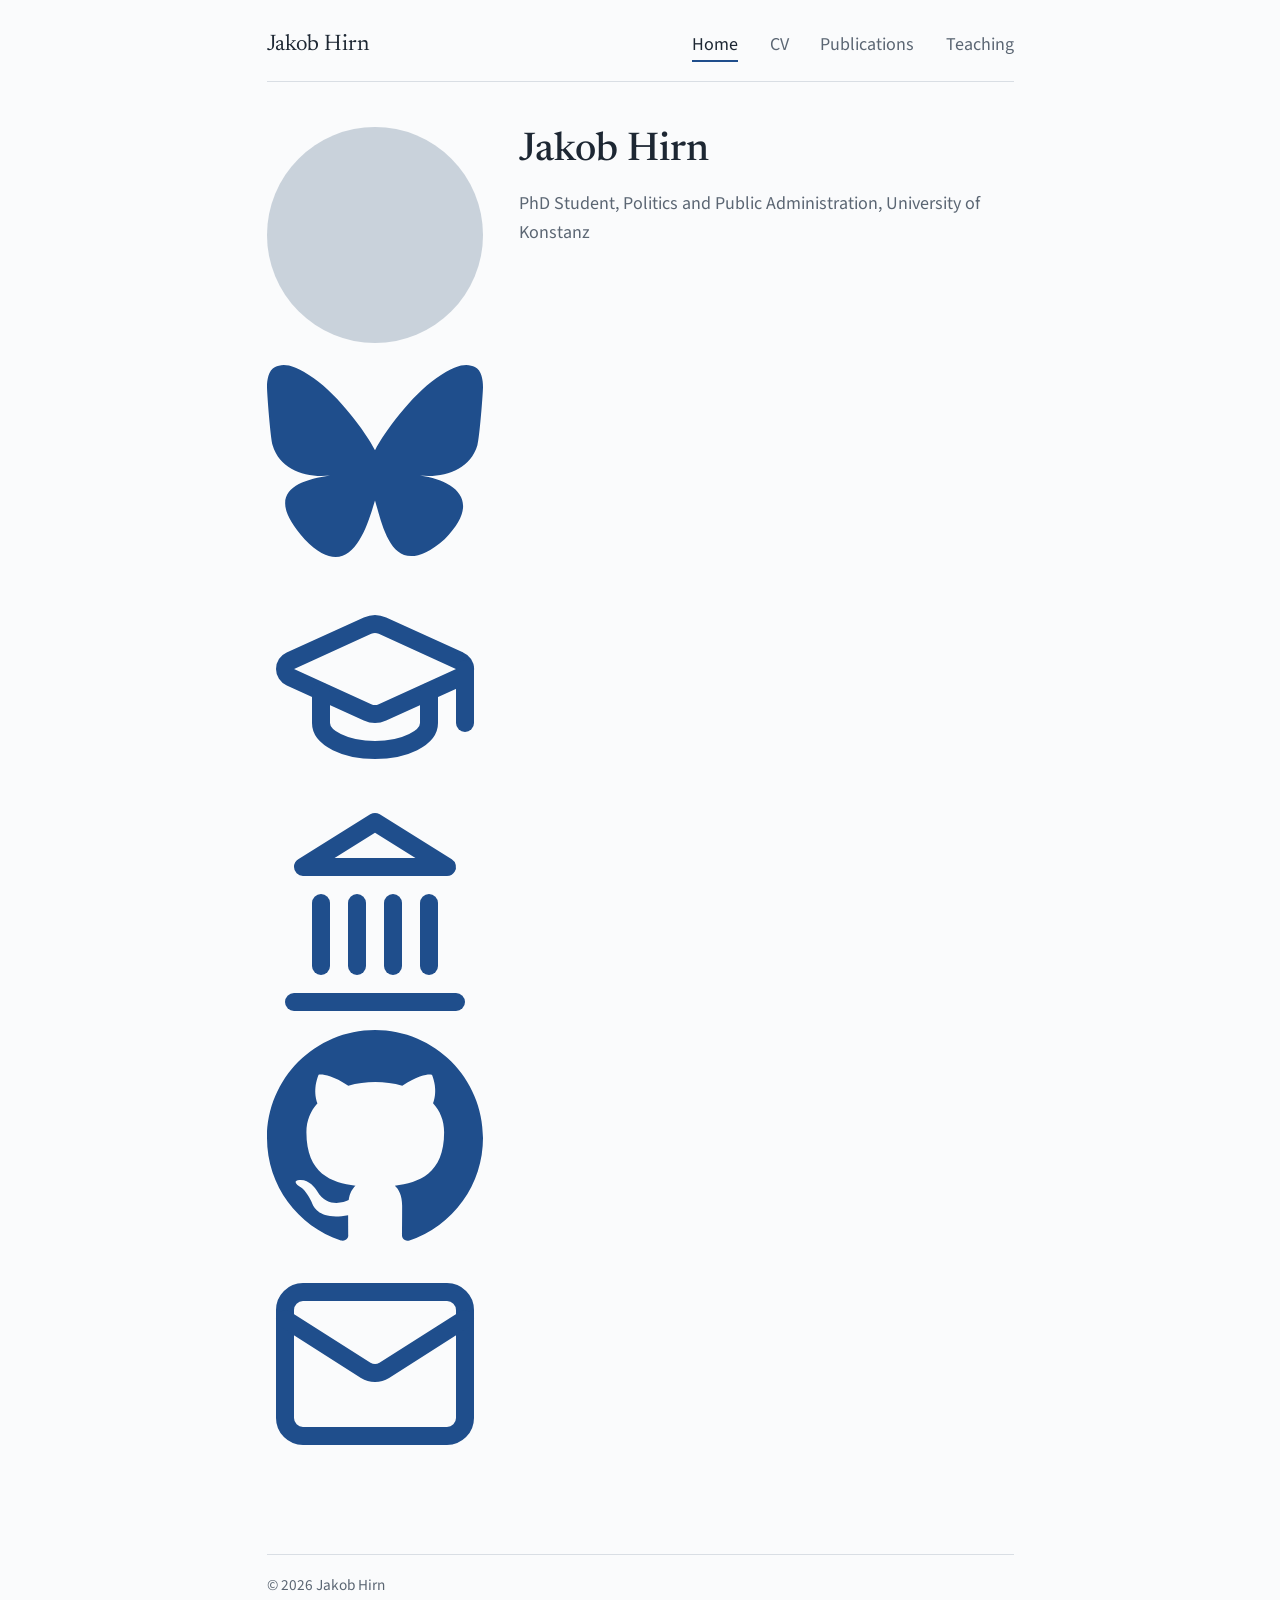
==== index.html @ 1b12a477 "more adjustments" ====
<!DOCTYPE html>
<html lang="en">
<head><meta charset="utf-8"><meta name="viewport" content="width=device-width, initial-scale=1"><link rel="preconnect" href="https://fonts.googleapis.com"><link rel="preconnect" href="https://fonts.gstatic.com" crossorigin><link href="https://fonts.googleapis.com/css2?family=Newsreader:wght@400;500&family=Source+Sans+3:wght@400;600&display=swap" rel="stylesheet"><link rel="stylesheet" href="style.css"><title>Home · Your Name</title></head>
<body><div class="wrap">
<header class="site"><a class="name" href="index.html">Jakob Hirn</a><a class="nav" href="index.html" aria-current="page">Home</a><a class="nav" href="cv.html">CV</a><a class="nav" href="publications.html">Publications</a><a class="nav" href="teaching.html">Teaching</a></header>
<main>
<div class="intro">
<div class="side">
  <img class="portrait" src="photo.jpg" alt="Portrait of Your Name">

  <nav class="links" aria-label="Profiles and contact">
    <!-- Bluesky -->
    <a href="https://bsky.app/profile/yourhandle.bsky.social" aria-label="Bluesky" title="Bluesky">
      <svg class="icon" viewBox="0 0 24 24" fill="currentColor" aria-hidden="true">
        <path d="M12 10.8c-1.087-2.114-4.046-6.053-6.798-7.995C2.566.944 1.561 1.266.902 1.565.139 1.908 0 3.08 0 3.768c0 .69.378 5.65.624 6.479.815 2.736 3.713 3.66 6.383 3.364.136-.02.275-.039.415-.056-.138.022-.276.04-.415.056-3.912.58-7.387 2.005-2.83 7.078 5.013 5.19 6.87-1.113 7.823-4.308.953 3.195 2.05 9.271 7.733 4.308 4.267-4.308 1.172-6.498-2.74-7.078a8.741 8.741 0 0 1-.415-.056c.14.017.279.036.415.056 2.67.297 5.568-.628 6.383-3.364.246-.828.624-5.79.624-6.478 0-.69-.139-1.861-.902-2.206-.659-.298-1.664-.62-4.3 1.24C16.046 4.748 13.087 8.687 12 10.8Z"/>
      </svg>
    </a>

    <!-- Google Scholar -->
    <a href="https://scholar.google.com/citations?user=YOURID" aria-label="Google Scholar" title="Google Scholar">
      <svg class="icon" viewBox="0 0 24 24" fill="none" stroke="currentColor" stroke-width="2" stroke-linecap="round" stroke-linejoin="round" aria-hidden="true">
        <path d="M21.42 10.922a1 1 0 0 0-.019-1.838L12.83 5.18a2 2 0 0 0-1.66 0L2.6 9.08a1 1 0 0 0 0 1.832l8.57 3.908a2 2 0 0 0 1.66 0z"/>
        <path d="M22 10v6"/>
        <path d="M6 12.5V16a6 3 0 0 0 12 0v-3.5"/>
      </svg>
    </a>

    <!-- University page -->
    <a href="https://www.your-university.edu/people/yourname" aria-label="University profile" title="University profile">
      <svg class="icon" viewBox="0 0 24 24" fill="none" stroke="currentColor" stroke-width="2" stroke-linecap="round" stroke-linejoin="round" aria-hidden="true">
        <line x1="3" x2="21" y1="22" y2="22"/>
        <line x1="6" x2="6" y1="18" y2="11"/>
        <line x1="10" x2="10" y1="18" y2="11"/>
        <line x1="14" x2="14" y1="18" y2="11"/>
        <line x1="18" x2="18" y1="18" y2="11"/>
        <polygon points="12 2 20 7 4 7"/>
      </svg>
    </a>

    <!-- GitHub -->
    <a href="https://github.com/yourusername" aria-label="GitHub" title="GitHub">
      <svg class="icon" viewBox="0 0 16 16" fill="currentColor" aria-hidden="true">
        <path d="M8 0C3.58 0 0 3.58 0 8c0 3.54 2.29 6.53 5.47 7.59.4.07.55-.17.55-.38 0-.19-.01-.82-.01-1.49-2.01.37-2.53-.49-2.69-.94-.09-.23-.48-.94-.82-1.13-.28-.15-.68-.52-.01-.53.63-.01 1.08.58 1.23.82.72 1.21 1.87.87 2.33.66.07-.52.28-.87.51-1.07-1.78-.2-3.64-.89-3.64-3.95 0-.87.31-1.59.82-2.15-.08-.2-.36-1.02.08-2.12 0 0 .67-.21 2.2.82.64-.18 1.32-.27 2-.27.68 0 1.36.09 2 .27 1.53-1.04 2.2-.82 2.2-.82.44 1.1.16 1.92.08 2.12.51.56.82 1.27.82 2.15 0 3.07-1.87 3.75-3.65 3.95.29.25.54.73.54 1.48 0 1.07-.01 1.93-.01 2.2 0 .21.15.46.55.38A8.013 8.013 0 0 0 16 8c0-4.42-3.58-8-8-8z"/>
      </svg>
    </a>

    <!-- Email -->
    <a href="mailto:you@university.edu" aria-label="Email" title="Email">
      <svg class="icon" viewBox="0 0 24 24" fill="none" stroke="currentColor" stroke-width="2" stroke-linecap="round" stroke-linejoin="round" aria-hidden="true">
        <rect width="20" height="16" x="2" y="4" rx="2"/>
        <path d="m22 7-8.97 5.7a1.94 1.94 0 0 1-2.06 0L2 7"/>
      </svg>
    </a>
  </nav>
</div>
<div>
<h1>Jakob Hirn</h1>
<p class="role">PhD Student, Politics and Public Administration, University of Konstanz</p>
<p></p>
<p></p>
</div></div>
</main>
<footer>&copy; 2026 Jakob Hirn</footer>
</div></body></html>
---- style.css ----
:root{--bg:#fafbfc;--ink:#1d2733;--muted:#5b6673;--line:#d9dee4;--accent:#1f4e8c;--ph:#c9d1da;color-scheme:light}
@media (prefers-color-scheme:dark){:root{--bg:#14181d;--ink:#e6eaee;--muted:#9aa5b1;--line:#2b333c;--accent:#8db6ee;--ph:#2b333c;color-scheme:dark}}
*{box-sizing:border-box}
html{font-size:18px}
body{margin:0;background:var(--bg);color:var(--ink);font-family:"Source Sans 3",system-ui,-apple-system,"Segoe UI",sans-serif;line-height:1.6}
h1,h2,h3{font-family:Newsreader,Georgia,"Times New Roman",serif;font-weight:500;line-height:1.2;margin:0 0 .5em}
h1{font-size:2.2rem}h2{font-size:1.4rem;margin-top:2em}h3{font-size:1.05rem;font-family:inherit;font-weight:600}
a{color:var(--accent)}
a:focus-visible{outline:2px solid var(--accent);outline-offset:3px}
.wrap{max-width:44rem;margin:0 auto;padding:1.5rem 1.25rem 4rem}
header.site{display:flex;flex-wrap:wrap;gap:.5rem 1.75rem;align-items:baseline;padding-bottom:1rem;border-bottom:1px solid var(--line);margin-bottom:2.5rem}
header.site .name{font-family:Newsreader,Georgia,serif;font-size:1.25rem;margin-right:auto;color:var(--ink);text-decoration:none}
header.site a.nav{color:var(--muted);text-decoration:none}
header.site a.nav:hover{color:var(--ink)}
header.site a[aria-current=page]{color:var(--ink);border-bottom:2px solid var(--accent)}
.intro{display:grid;grid-template-columns:12rem 1fr;gap:2rem;align-items:start}
.portrait{width:12rem;height:12rem;object-fit:cover;border-radius:50%;background:var(--ph)}
.role{color:var(--muted);margin-top:-.25rem}
.entry{margin:0 0 1.25rem}
.entry .when{color:var(--muted);font-size:.9rem}
ul.plain{list-style:none;padding:0;margin:0}
footer{margin-top:4rem;padding-top:1rem;border-top:1px solid var(--line);color:var(--muted);font-size:.85rem}
@media (max-width:600px){.intro{grid-template-columns:1fr}.portrait{width:9rem;height:9rem}}
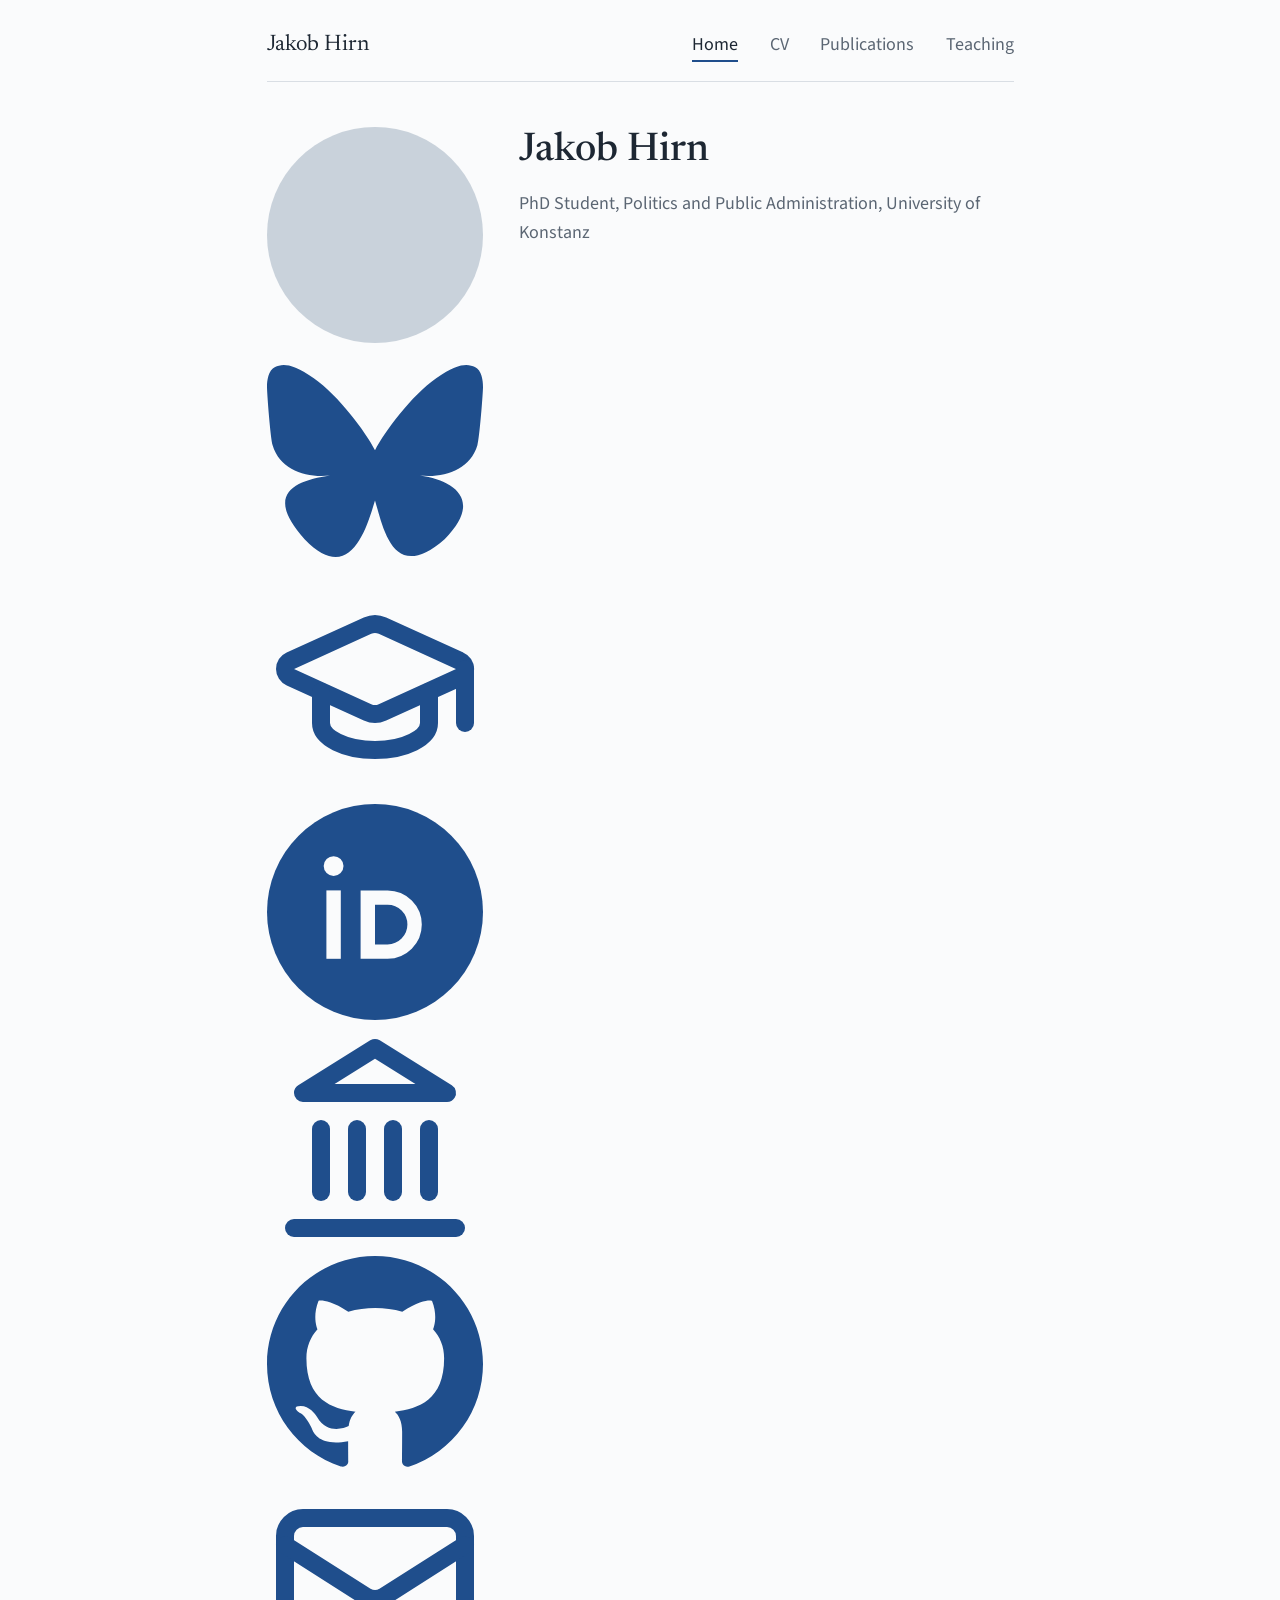
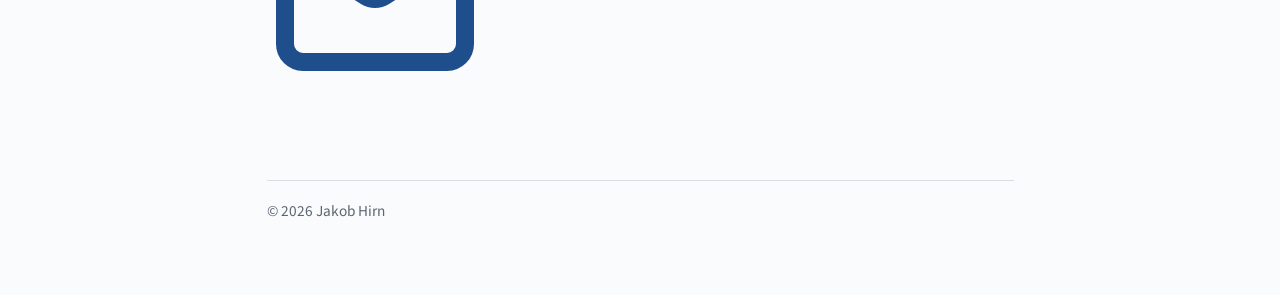
==== commit 3940dbf4: "More adjustments" ====
--- a/index.html
+++ b/index.html
@@ -10,23 +10,33 @@
 
   <nav class="links" aria-label="Profiles and contact">
     <!-- Bluesky -->
-    <a href="https://bsky.app/profile/yourhandle.bsky.social" aria-label="Bluesky" title="Bluesky">
+    <a href="https://bsky.app/profile/jakobhirn.bsky.social" aria-label="Bluesky" title="Bluesky">
       <svg class="icon" viewBox="0 0 24 24" fill="currentColor" aria-hidden="true">
         <path d="M12 10.8c-1.087-2.114-4.046-6.053-6.798-7.995C2.566.944 1.561 1.266.902 1.565.139 1.908 0 3.08 0 3.768c0 .69.378 5.65.624 6.479.815 2.736 3.713 3.66 6.383 3.364.136-.02.275-.039.415-.056-.138.022-.276.04-.415.056-3.912.58-7.387 2.005-2.83 7.078 5.013 5.19 6.87-1.113 7.823-4.308.953 3.195 2.05 9.271 7.733 4.308 4.267-4.308 1.172-6.498-2.74-7.078a8.741 8.741 0 0 1-.415-.056c.14.017.279.036.415.056 2.67.297 5.568-.628 6.383-3.364.246-.828.624-5.79.624-6.478 0-.69-.139-1.861-.902-2.206-.659-.298-1.664-.62-4.3 1.24C16.046 4.748 13.087 8.687 12 10.8Z"/>
       </svg>
     </a>
 
     <!-- Google Scholar -->
-    <a href="https://scholar.google.com/citations?user=YOURID" aria-label="Google Scholar" title="Google Scholar">
+    <a href="https://scholar.google.com/citations?hl=en&user=IJBF9sMAAAAJ" aria-label="Google Scholar" title="Google Scholar">
       <svg class="icon" viewBox="0 0 24 24" fill="none" stroke="currentColor" stroke-width="2" stroke-linecap="round" stroke-linejoin="round" aria-hidden="true">
         <path d="M21.42 10.922a1 1 0 0 0-.019-1.838L12.83 5.18a2 2 0 0 0-1.66 0L2.6 9.08a1 1 0 0 0 0 1.832l8.57 3.908a2 2 0 0 0 1.66 0z"/>
         <path d="M22 10v6"/>
         <path d="M6 12.5V16a6 3 0 0 0 12 0v-3.5"/>
       </svg>
     </a>
+    
+    <!-- ORCID -->
+<a href="https://orcid.org/0009-0007-6301-6025" aria-label="ORCID" title="ORCID">
+  <svg class="icon" viewBox="0 0 24 24" aria-hidden="true">
+    <circle cx="12" cy="12" r="12" fill="currentColor"/>
+    <circle cx="7.4" cy="6.9" r="1.1" style="fill:var(--bg)"/>
+    <rect x="6.6" y="9.6" width="1.6" height="7.6" style="fill:var(--bg)"/>
+    <path d="M11.2 10.4h2.2a3 3 0 0 1 0 6h-2.2z" fill="none" stroke-width="1.6" style="stroke:var(--bg)"/>
+  </svg>
+</a>
 
     <!-- University page -->
-    <a href="https://www.your-university.edu/people/yourname" aria-label="University profile" title="University profile">
+    <a href="https://www.polver.uni-konstanz.de/breunig/team/jakob-hirn/" aria-label="University profile" title="University profile">
       <svg class="icon" viewBox="0 0 24 24" fill="none" stroke="currentColor" stroke-width="2" stroke-linecap="round" stroke-linejoin="round" aria-hidden="true">
         <line x1="3" x2="21" y1="22" y2="22"/>
         <line x1="6" x2="6" y1="18" y2="11"/>
@@ -38,14 +48,14 @@
     </a>
 
     <!-- GitHub -->
-    <a href="https://github.com/yourusername" aria-label="GitHub" title="GitHub">
+    <a href="https://github.com/j-hirn" aria-label="GitHub" title="GitHub">
       <svg class="icon" viewBox="0 0 16 16" fill="currentColor" aria-hidden="true">
         <path d="M8 0C3.58 0 0 3.58 0 8c0 3.54 2.29 6.53 5.47 7.59.4.07.55-.17.55-.38 0-.19-.01-.82-.01-1.49-2.01.37-2.53-.49-2.69-.94-.09-.23-.48-.94-.82-1.13-.28-.15-.68-.52-.01-.53.63-.01 1.08.58 1.23.82.72 1.21 1.87.87 2.33.66.07-.52.28-.87.51-1.07-1.78-.2-3.64-.89-3.64-3.95 0-.87.31-1.59.82-2.15-.08-.2-.36-1.02.08-2.12 0 0 .67-.21 2.2.82.64-.18 1.32-.27 2-.27.68 0 1.36.09 2 .27 1.53-1.04 2.2-.82 2.2-.82.44 1.1.16 1.92.08 2.12.51.56.82 1.27.82 2.15 0 3.07-1.87 3.75-3.65 3.95.29.25.54.73.54 1.48 0 1.07-.01 1.93-.01 2.2 0 .21.15.46.55.38A8.013 8.013 0 0 0 16 8c0-4.42-3.58-8-8-8z"/>
       </svg>
     </a>
 
     <!-- Email -->
-    <a href="mailto:you@university.edu" aria-label="Email" title="Email">
+    <a href="mailto:jakob.hirn@uni-konstanz.de" aria-label="Email" title="Email">
       <svg class="icon" viewBox="0 0 24 24" fill="none" stroke="currentColor" stroke-width="2" stroke-linecap="round" stroke-linejoin="round" aria-hidden="true">
         <rect width="20" height="16" x="2" y="4" rx="2"/>
         <path d="m22 7-8.97 5.7a1.94 1.94 0 0 1-2.06 0L2 7"/>
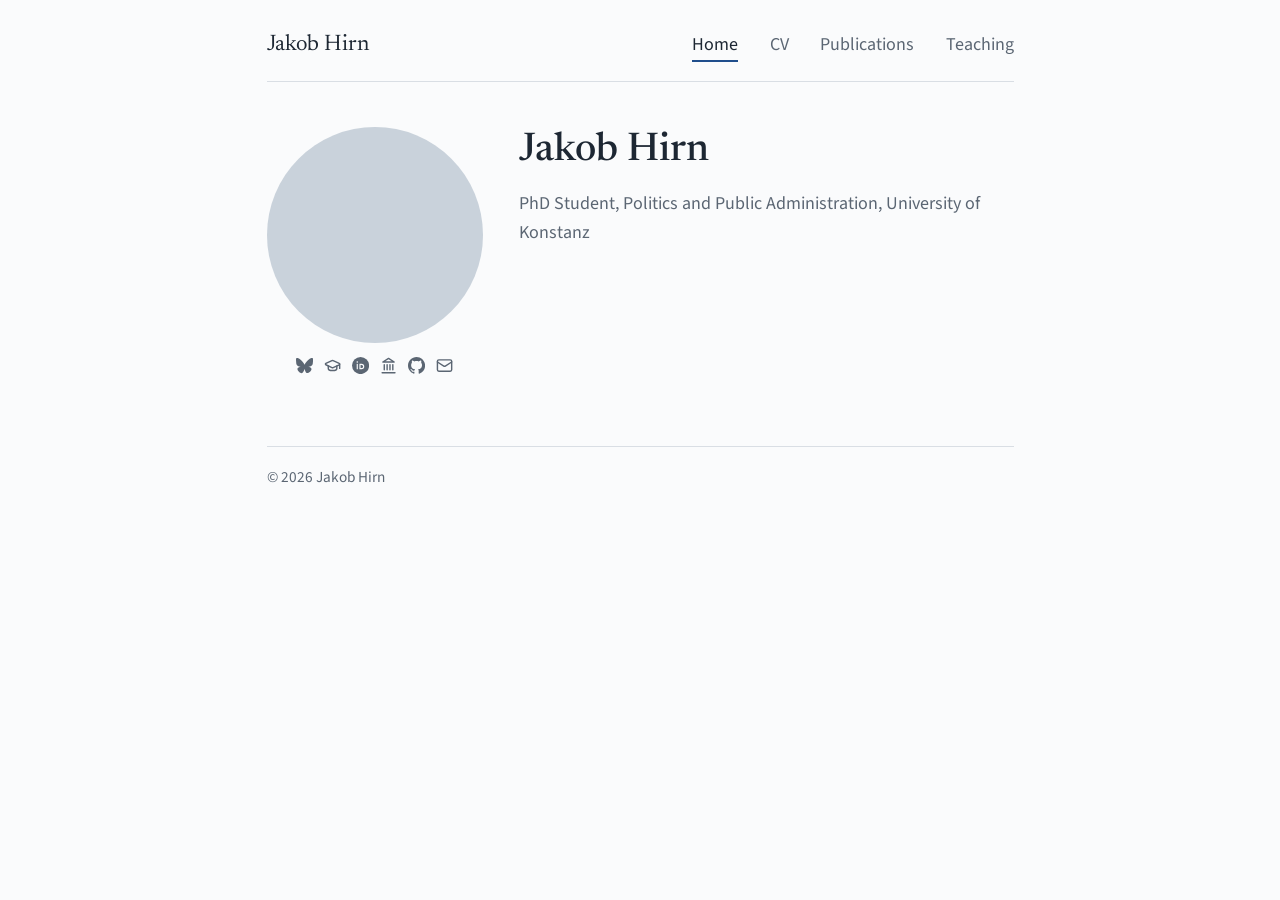
==== commit 703d2f93: "minor adjustments" ====
--- a/index.html
+++ b/index.html
@@ -1,12 +1,12 @@
 <!DOCTYPE html>
 <html lang="en">
-<head><meta charset="utf-8"><meta name="viewport" content="width=device-width, initial-scale=1"><link rel="preconnect" href="https://fonts.googleapis.com"><link rel="preconnect" href="https://fonts.gstatic.com" crossorigin><link href="https://fonts.googleapis.com/css2?family=Newsreader:wght@400;500&family=Source+Sans+3:wght@400;600&display=swap" rel="stylesheet"><link rel="stylesheet" href="style.css"><title>Home · Your Name</title></head>
+<head><meta charset="utf-8"><meta name="viewport" content="width=device-width, initial-scale=1"><link rel="preconnect" href="https://fonts.googleapis.com"><link rel="preconnect" href="https://fonts.gstatic.com" crossorigin><link href="https://fonts.googleapis.com/css2?family=Newsreader:wght@400;500&family=Source+Sans+3:wght@400;600&display=swap" rel="stylesheet"><link rel="stylesheet" href="style.css"><title>Home · Jakob Hirn</title></head>
 <body><div class="wrap">
 <header class="site"><a class="name" href="index.html">Jakob Hirn</a><a class="nav" href="index.html" aria-current="page">Home</a><a class="nav" href="cv.html">CV</a><a class="nav" href="publications.html">Publications</a><a class="nav" href="teaching.html">Teaching</a></header>
 <main>
 <div class="intro">
 <div class="side">
-  <img class="portrait" src="photo.jpg" alt="Portrait of Your Name">
+  <img class="portrait" src="photo.jpg" alt="Portrait of Jakob Hirn">
 
   <nav class="links" aria-label="Profiles and contact">
     <!-- Bluesky -->
--- a/style.css
+++ b/style.css
@@ -17,7 +17,17 @@
 .portrait{width:12rem;height:12rem;object-fit:cover;border-radius:50%;background:var(--ph)}
 .role{color:var(--muted);margin-top:-.25rem}
 .entry{margin:0 0 1.25rem}
-.entry .when{color:var(--muted);font-size:.9rem}
+.entry .when,.entry .note{color:var(--muted);font-size:.9rem}
 ul.plain{list-style:none;padding:0;margin:0}
 footer{margin-top:4rem;padding-top:1rem;border-top:1px solid var(--line);color:var(--muted);font-size:.85rem}
-@media (max-width:600px){.intro{grid-template-columns:1fr}.portrait{width:9rem;height:9rem}}
+
+/* Icons under the picture */
+.side{display:flex;flex-direction:column;align-items:center;gap:.75rem;width:12rem}
+.links{display:flex;flex-direction:row;flex-wrap:nowrap;justify-content:center;align-items:center;gap:.6rem}
+.links a{display:inline-flex;color:var(--muted);transition:color .15s}
+.links a:hover{color:var(--accent)}
+.links a:focus-visible{outline:2px solid var(--accent);outline-offset:3px;border-radius:3px}
+.icon{width:.95rem;height:.95rem;flex:none}
+.me{font-weight:600;color:var(--ink);text-decoration:underline;text-decoration-color:var(--accent);text-decoration-thickness:2px;text-underline-offset:3px}
+
+@media (max-width:600px){.intro{grid-template-columns:1fr}.portrait{width:9rem;height:9rem}.side{width:9rem}}
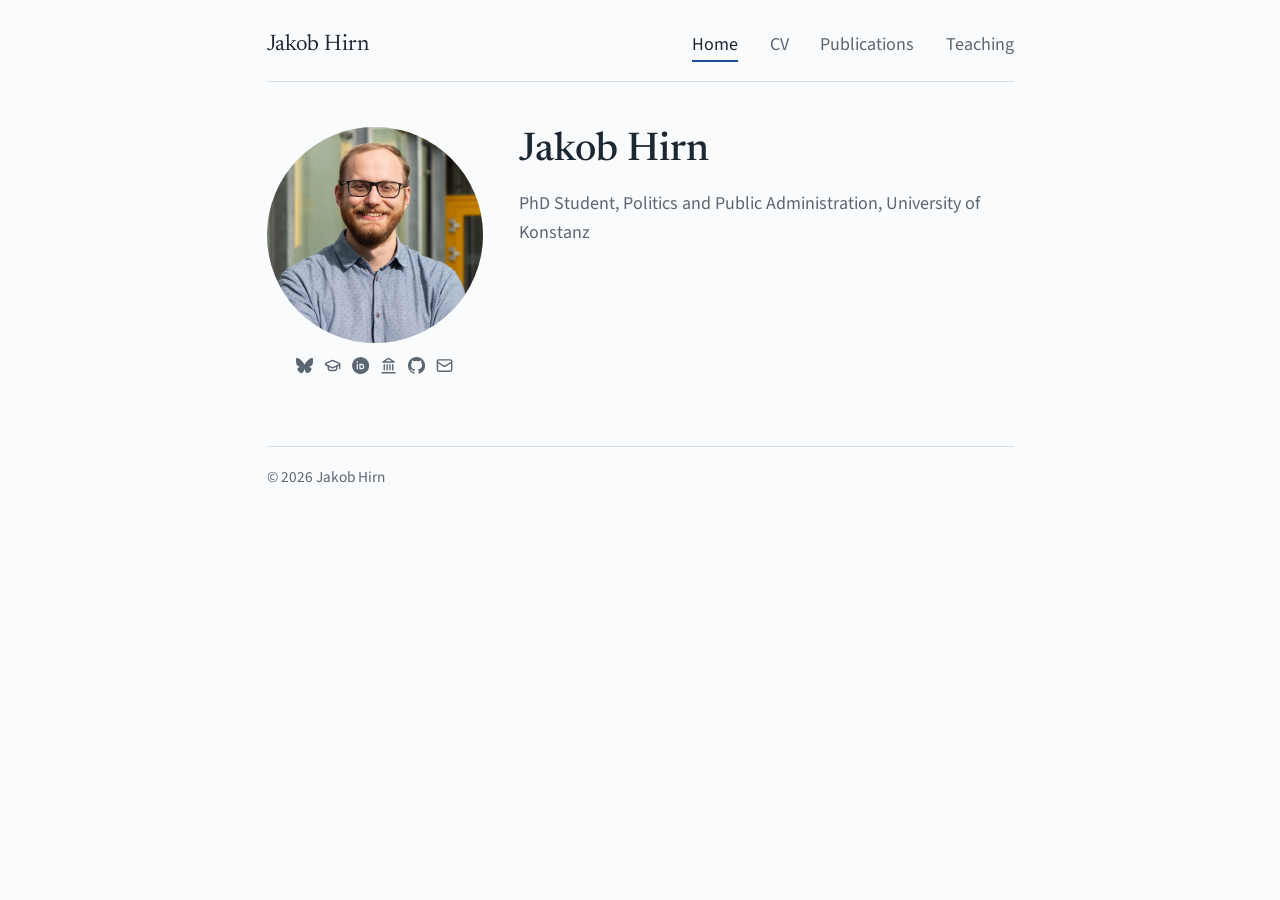
==== commit 59e79471: "Add picture" ====
--- a/index.html
+++ b/index.html
@@ -6,7 +6,7 @@
 <main>
 <div class="intro">
 <div class="side">
-  <img class="portrait" src="photo.jpg" alt="Portrait of Jakob Hirn">
+  <img class="portrait" src="Hirn_Bild.jpg" alt="Portrait of Jakob Hirn">
 
   <nav class="links" aria-label="Profiles and contact">
     <!-- Bluesky -->
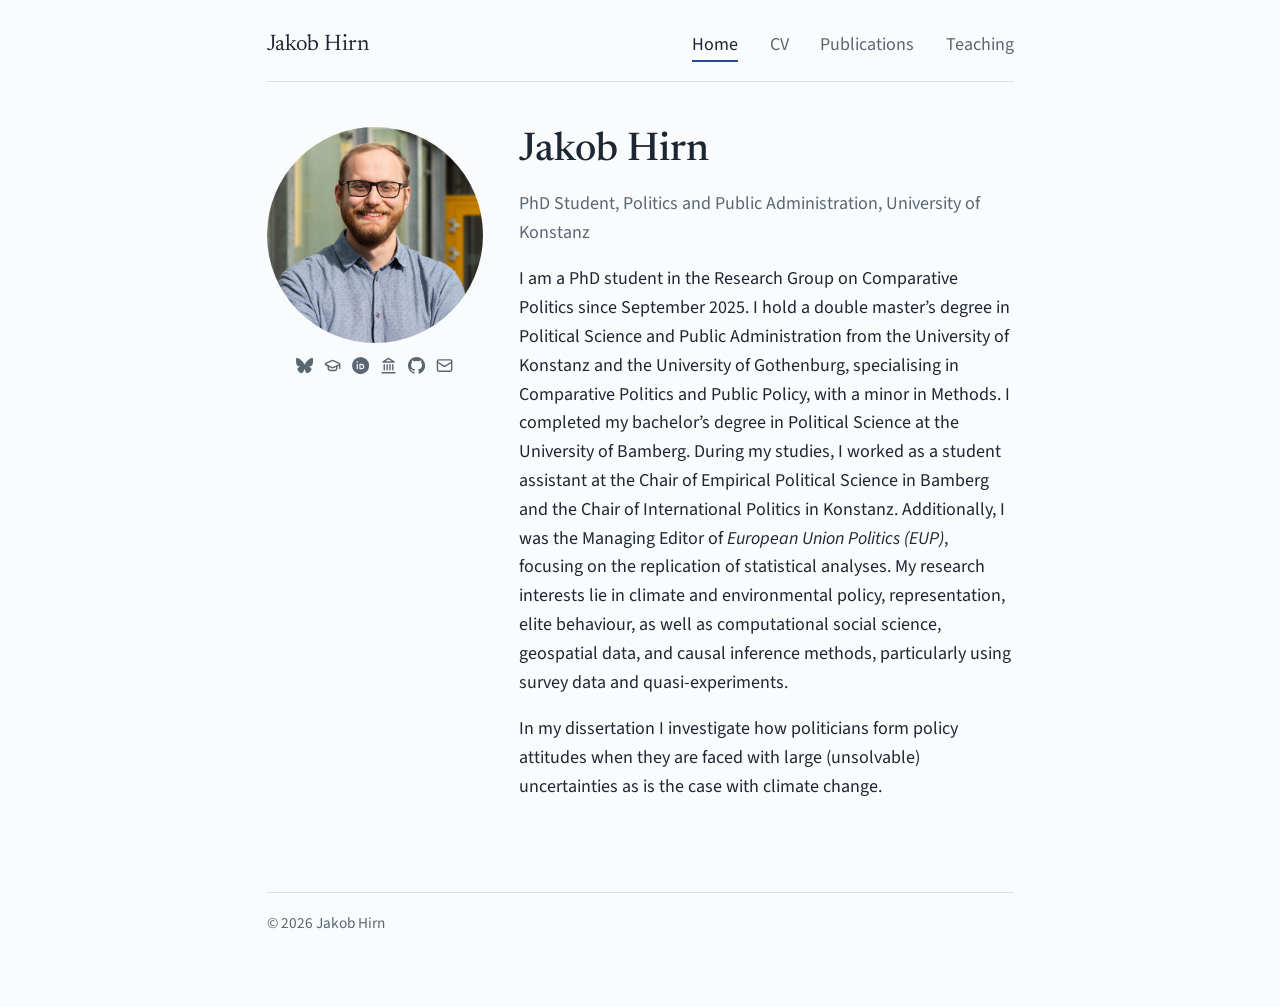
==== commit a9dbcd25: "Description Added a detailed description of Jakob Hirn's academic background and research interests." ====
--- a/index.html
+++ b/index.html
@@ -66,6 +66,12 @@
 <div>
 <h1>Jakob Hirn</h1>
 <p class="role">PhD Student, Politics and Public Administration, University of Konstanz</p>
+<p>I am a PhD student in the Research Group on Comparative Politics since September 2025. 
+  I hold a double master’s degree in Political Science and Public Administration from the University of Konstanz and the University of Gothenburg, specialising in Comparative Politics and Public Policy, with a minor in Methods. 
+  I completed my bachelor’s degree in Political Science at the University of Bamberg. During my studies, I worked as a student assistant at the Chair of Empirical Political Science in Bamberg and the Chair of International Politics in Konstanz. 
+  Additionally, I was the Managing Editor of <em>European Union Politics (EUP)</em>, focusing on the replication of statistical analyses. 
+  My research interests lie in climate and environmental policy, representation, elite behaviour, as well as computational social science, geospatial data, and causal inference methods, particularly using survey data and quasi-experiments.</p>
+<p>In my dissertation I investigate how politicians form policy attitudes when they are faced with large (unsolvable) uncertainties as is the case with climate change.</p>
 <p></p>
 <p></p>
 </div></div>
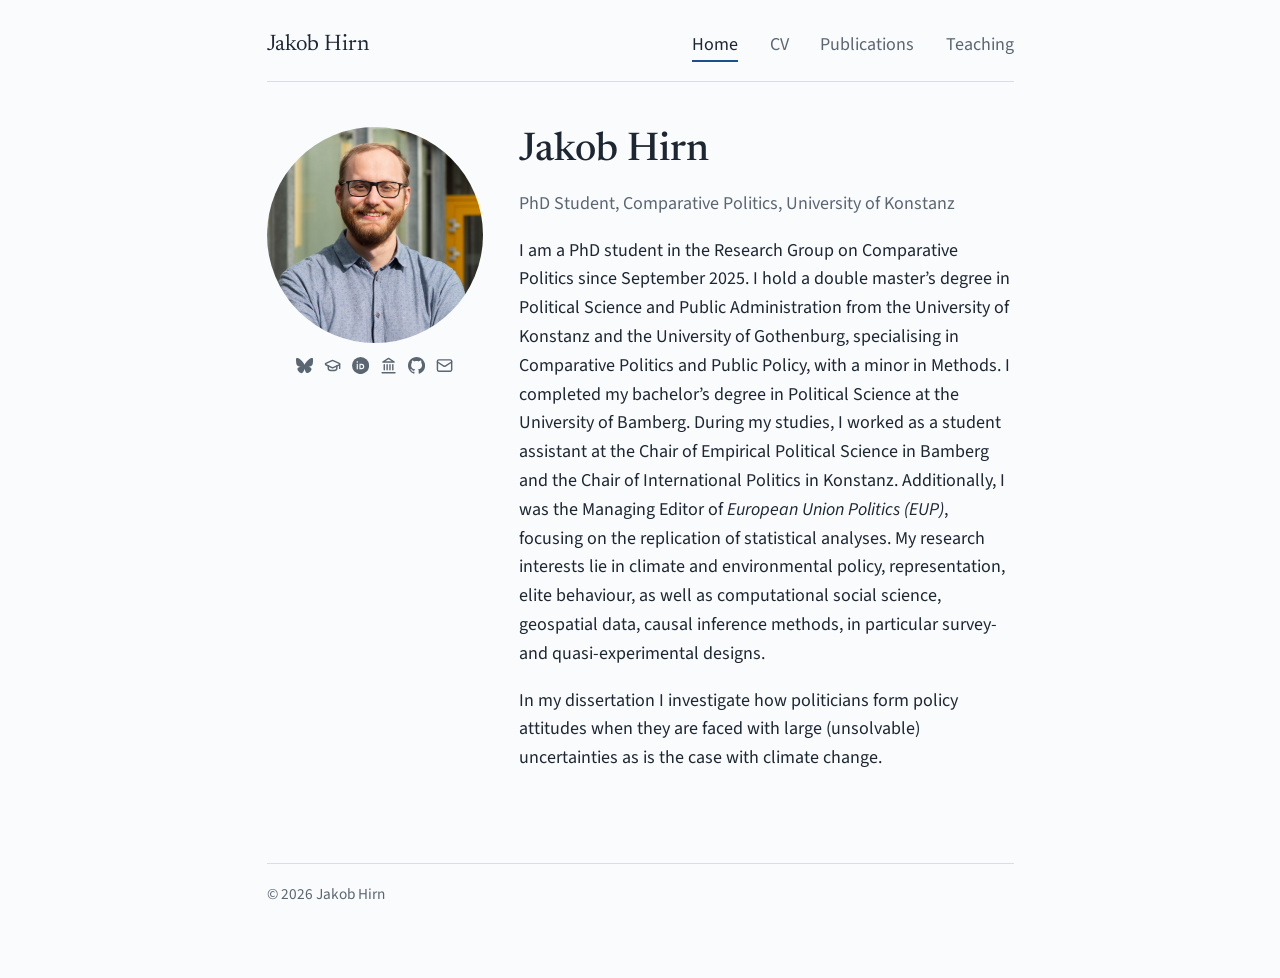
==== commit 175bf6dd: "minor updates Updated the role description and refined research interests." ====
--- a/index.html
+++ b/index.html
@@ -65,12 +65,12 @@
 </div>
 <div>
 <h1>Jakob Hirn</h1>
-<p class="role">PhD Student, Politics and Public Administration, University of Konstanz</p>
+<p class="role">PhD Student, Comparative Politics, University of Konstanz</p>
 <p>I am a PhD student in the Research Group on Comparative Politics since September 2025. 
   I hold a double master’s degree in Political Science and Public Administration from the University of Konstanz and the University of Gothenburg, specialising in Comparative Politics and Public Policy, with a minor in Methods. 
   I completed my bachelor’s degree in Political Science at the University of Bamberg. During my studies, I worked as a student assistant at the Chair of Empirical Political Science in Bamberg and the Chair of International Politics in Konstanz. 
   Additionally, I was the Managing Editor of <em>European Union Politics (EUP)</em>, focusing on the replication of statistical analyses. 
-  My research interests lie in climate and environmental policy, representation, elite behaviour, as well as computational social science, geospatial data, and causal inference methods, particularly using survey data and quasi-experiments.</p>
+  My research interests lie in climate and environmental policy, representation, elite behaviour, as well as computational social science, geospatial data, causal inference methods, in particular survey- and quasi-experimental designs.</p>
 <p>In my dissertation I investigate how politicians form policy attitudes when they are faced with large (unsolvable) uncertainties as is the case with climate change.</p>
 <p></p>
 <p></p>
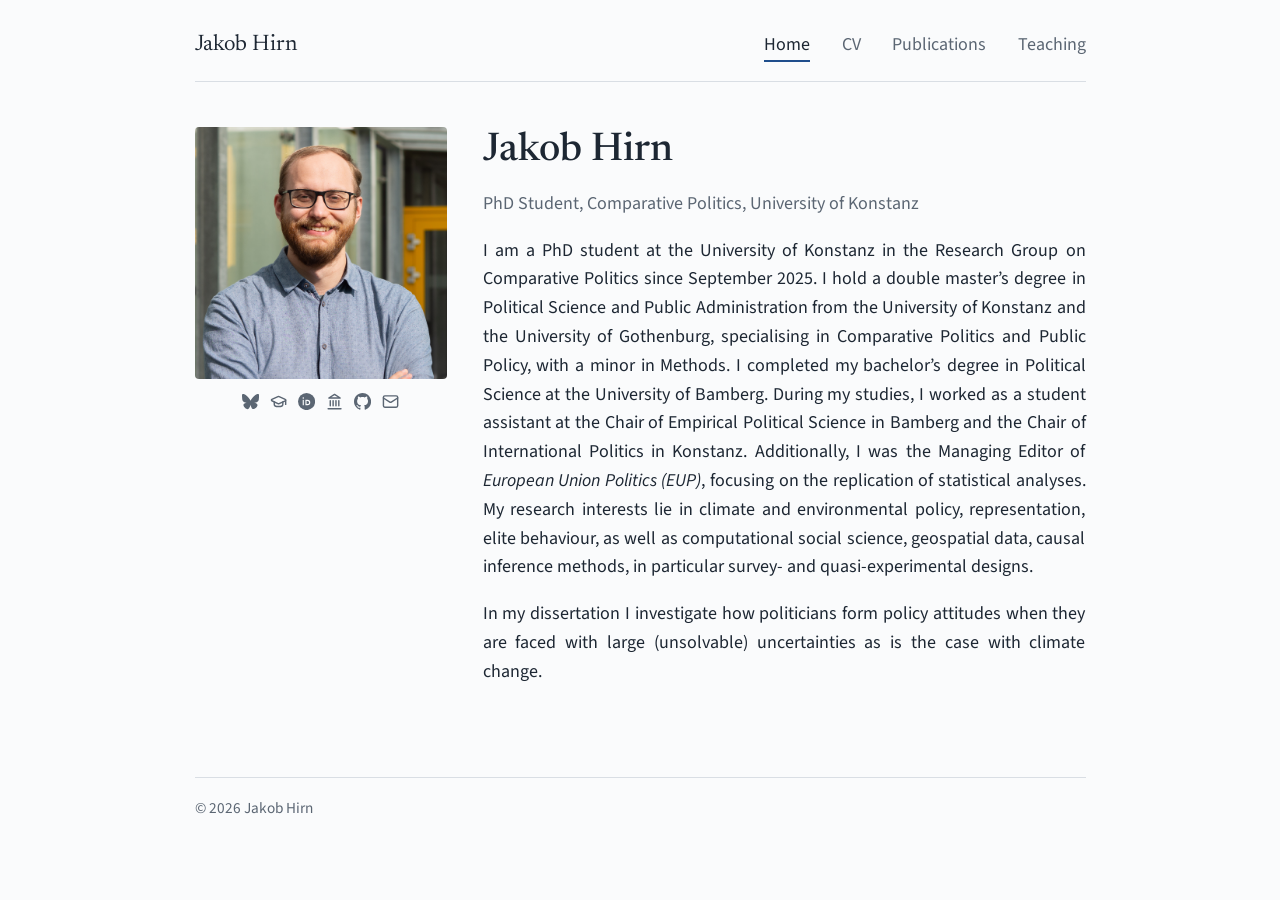
==== commit 8619d0e2: "fixed stuff Updated the description of Jakob Hirn to include educational background and research int" ====
--- a/index.html
+++ b/index.html
@@ -66,12 +66,12 @@
 <div>
 <h1>Jakob Hirn</h1>
 <p class="role">PhD Student, Comparative Politics, University of Konstanz</p>
-<p>I am a PhD student in the Research Group on Comparative Politics since September 2025. 
+<p style="text-align:justify;hyphens:auto">I am a PhD student at the University of Konstanz in the Research Group on Comparative Politics since September 2025. 
   I hold a double master’s degree in Political Science and Public Administration from the University of Konstanz and the University of Gothenburg, specialising in Comparative Politics and Public Policy, with a minor in Methods. 
   I completed my bachelor’s degree in Political Science at the University of Bamberg. During my studies, I worked as a student assistant at the Chair of Empirical Political Science in Bamberg and the Chair of International Politics in Konstanz. 
   Additionally, I was the Managing Editor of <em>European Union Politics (EUP)</em>, focusing on the replication of statistical analyses. 
   My research interests lie in climate and environmental policy, representation, elite behaviour, as well as computational social science, geospatial data, causal inference methods, in particular survey- and quasi-experimental designs.</p>
-<p>In my dissertation I investigate how politicians form policy attitudes when they are faced with large (unsolvable) uncertainties as is the case with climate change.</p>
+<p style="text-align:justify;hyphens:auto">In my dissertation I investigate how politicians form policy attitudes when they are faced with large (unsolvable) uncertainties as is the case with climate change.</p>
 <p></p>
 <p></p>
 </div></div>
--- a/style.css
+++ b/style.css
@@ -7,14 +7,14 @@
 h1{font-size:2.2rem}h2{font-size:1.4rem;margin-top:2em}h3{font-size:1.05rem;font-family:inherit;font-weight:600}
 a{color:var(--accent)}
 a:focus-visible{outline:2px solid var(--accent);outline-offset:3px}
-.wrap{max-width:44rem;margin:0 auto;padding:1.5rem 1.25rem 4rem}
+.wrap{max-width:52rem;margin:0 auto;padding:1.5rem 1.25rem 4rem}
 header.site{display:flex;flex-wrap:wrap;gap:.5rem 1.75rem;align-items:baseline;padding-bottom:1rem;border-bottom:1px solid var(--line);margin-bottom:2.5rem}
 header.site .name{font-family:Newsreader,Georgia,serif;font-size:1.25rem;margin-right:auto;color:var(--ink);text-decoration:none}
 header.site a.nav{color:var(--muted);text-decoration:none}
 header.site a.nav:hover{color:var(--ink)}
 header.site a[aria-current=page]{color:var(--ink);border-bottom:2px solid var(--accent)}
-.intro{display:grid;grid-template-columns:12rem 1fr;gap:2rem;align-items:start}
-.portrait{width:12rem;height:12rem;object-fit:cover;border-radius:50%;background:var(--ph)}
+.intro{display:grid;grid-template-columns:14rem 1fr;gap:2rem;align-items:start}
+.portrait{width:14rem;height:14rem;object-fit:cover;border-radius:4px;background:var(--ph)}
 .role{color:var(--muted);margin-top:-.25rem}
 .entry{margin:0 0 1.25rem}
 .entry .when,.entry .note{color:var(--muted);font-size:.9rem}
@@ -22,7 +22,7 @@
 footer{margin-top:4rem;padding-top:1rem;border-top:1px solid var(--line);color:var(--muted);font-size:.85rem}
 
 /* Icons under the picture */
-.side{display:flex;flex-direction:column;align-items:center;gap:.75rem;width:12rem}
+.side{display:flex;flex-direction:column;align-items:center;gap:.75rem;width:14rem}
 .links{display:flex;flex-direction:row;flex-wrap:nowrap;justify-content:center;align-items:center;gap:.6rem}
 .links a{display:inline-flex;color:var(--muted);transition:color .15s}
 .links a:hover{color:var(--accent)}
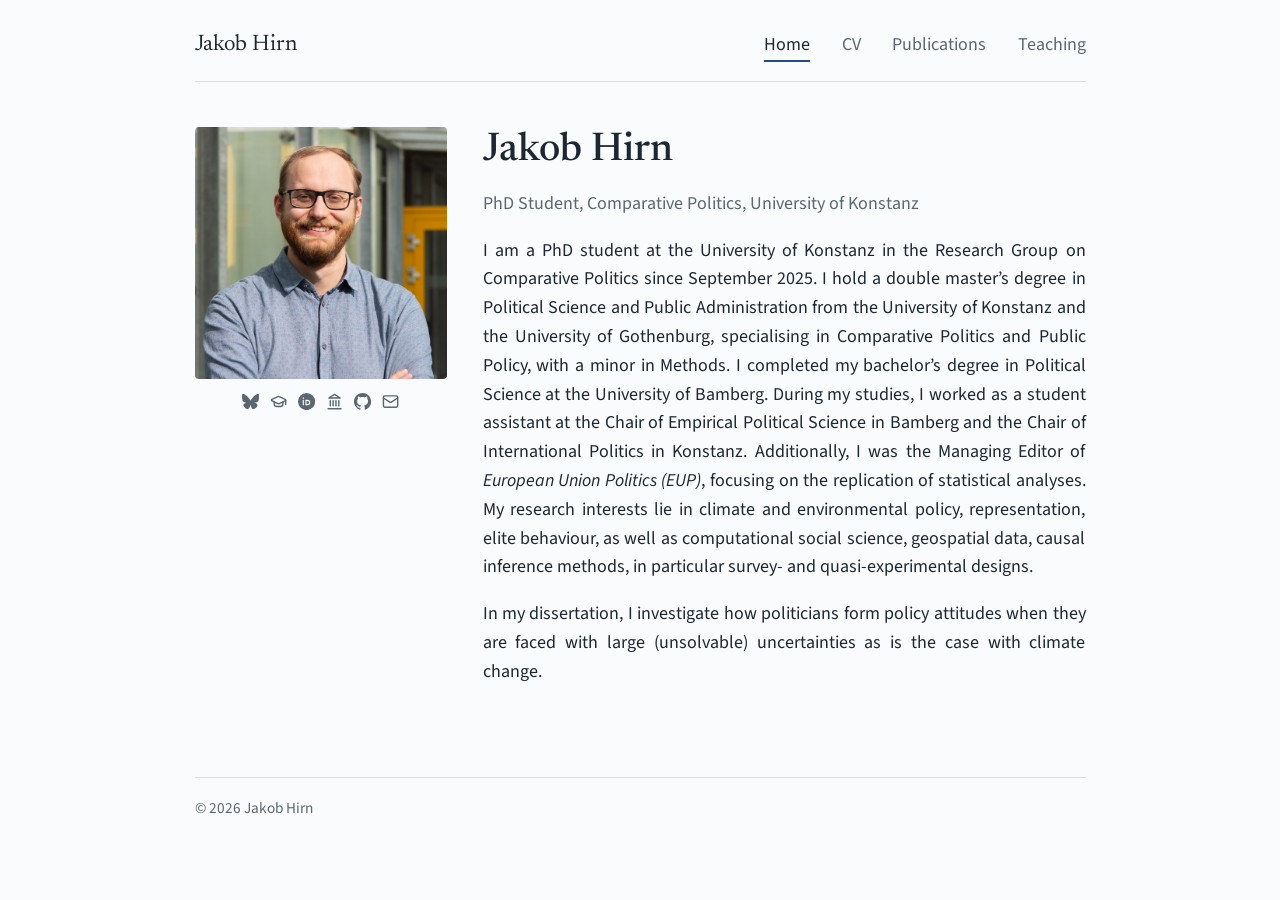
==== commit 3d5f930d: "typo" ====
--- a/index.html
+++ b/index.html
@@ -71,7 +71,7 @@
   I completed my bachelor’s degree in Political Science at the University of Bamberg. During my studies, I worked as a student assistant at the Chair of Empirical Political Science in Bamberg and the Chair of International Politics in Konstanz. 
   Additionally, I was the Managing Editor of <em>European Union Politics (EUP)</em>, focusing on the replication of statistical analyses. 
   My research interests lie in climate and environmental policy, representation, elite behaviour, as well as computational social science, geospatial data, causal inference methods, in particular survey- and quasi-experimental designs.</p>
-<p style="text-align:justify;hyphens:auto">In my dissertation I investigate how politicians form policy attitudes when they are faced with large (unsolvable) uncertainties as is the case with climate change.</p>
+<p style="text-align:justify;hyphens:auto">In my dissertation, I investigate how politicians form policy attitudes when they are faced with large (unsolvable) uncertainties as is the case with climate change.</p>
 <p></p>
 <p></p>
 </div></div>
